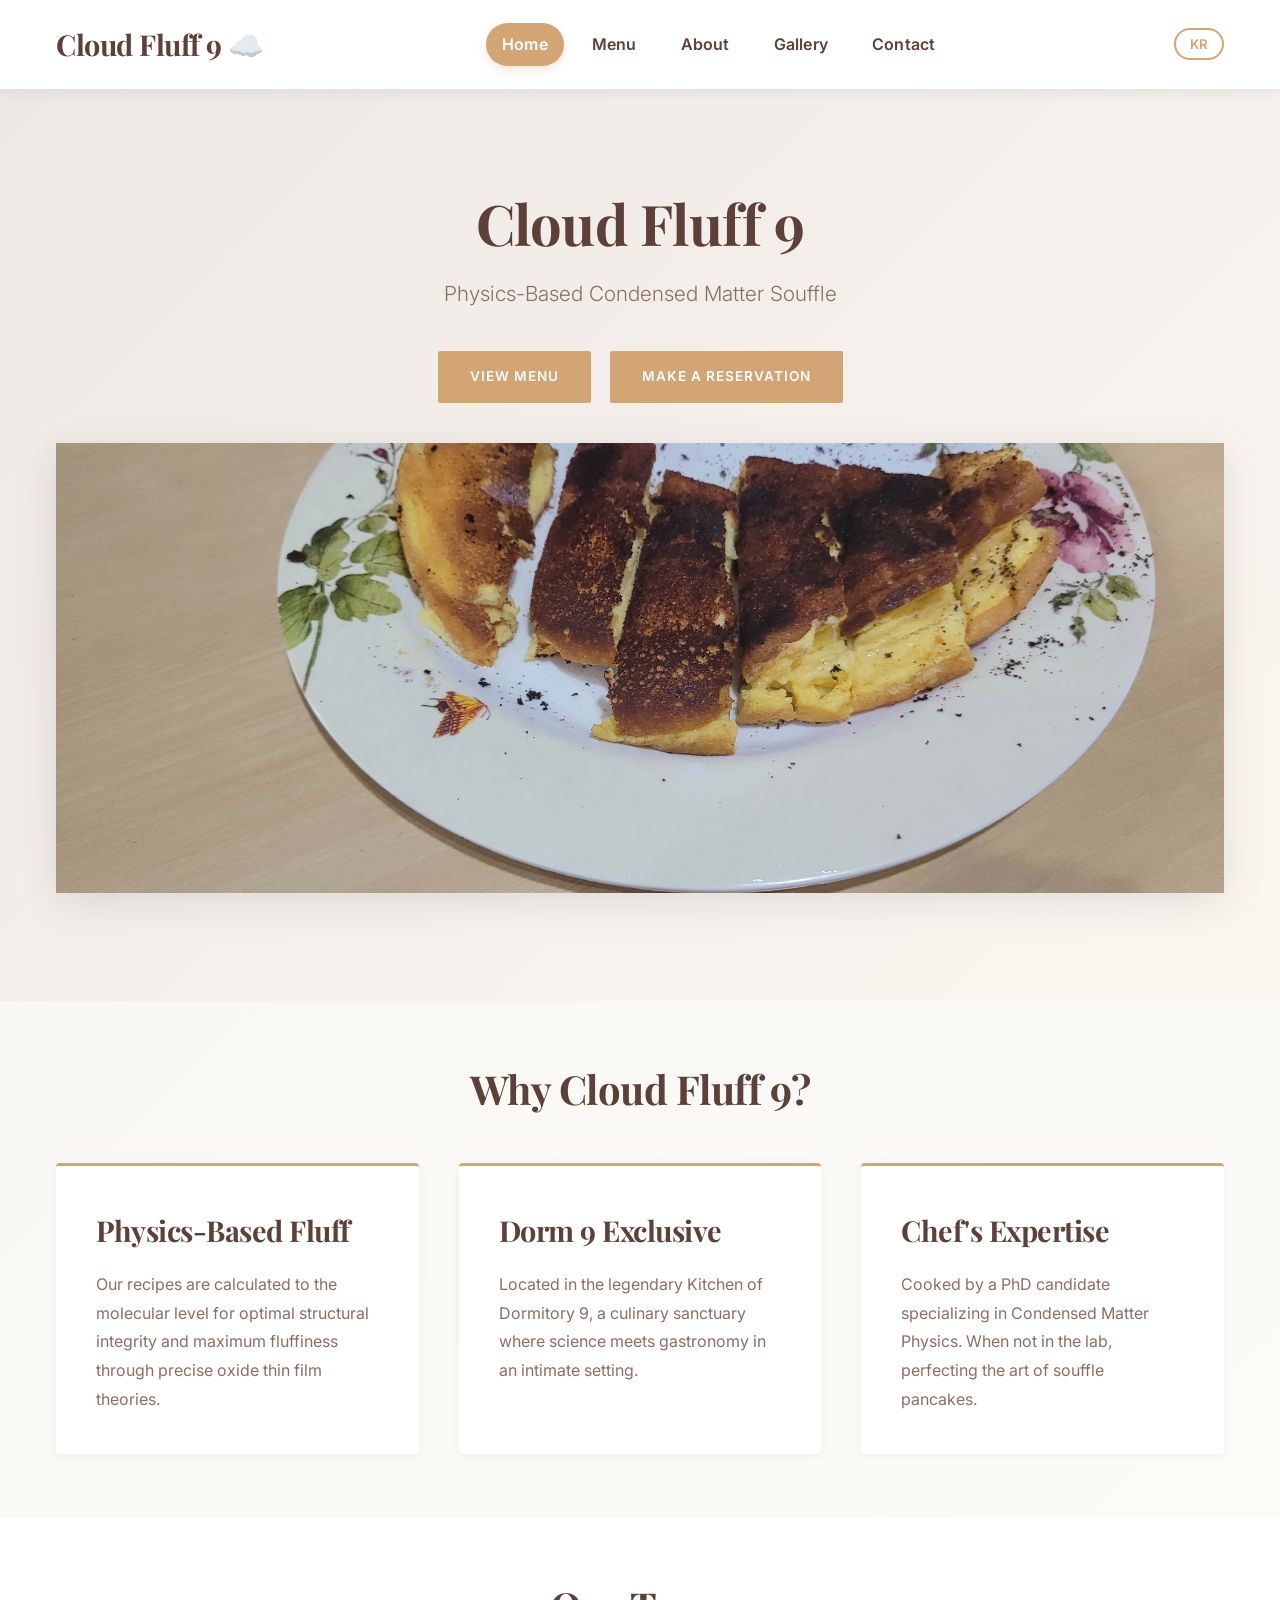
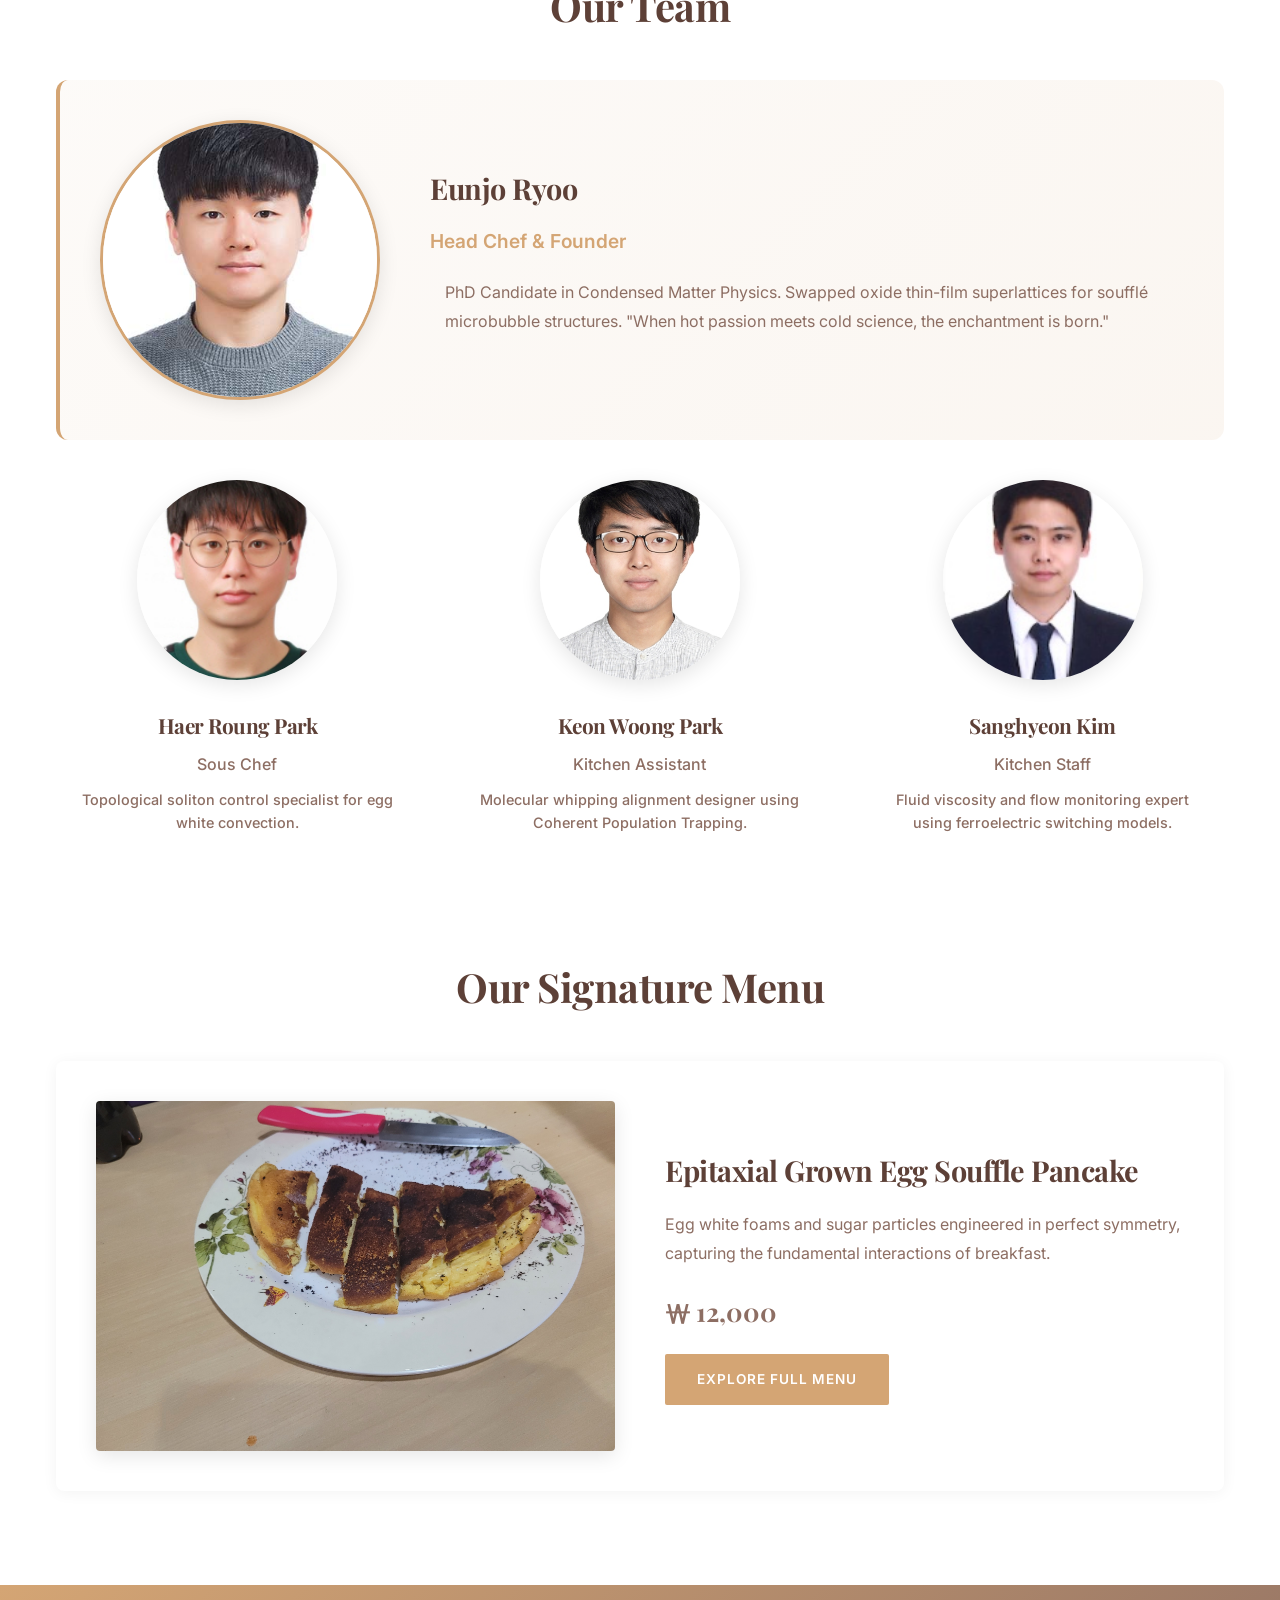
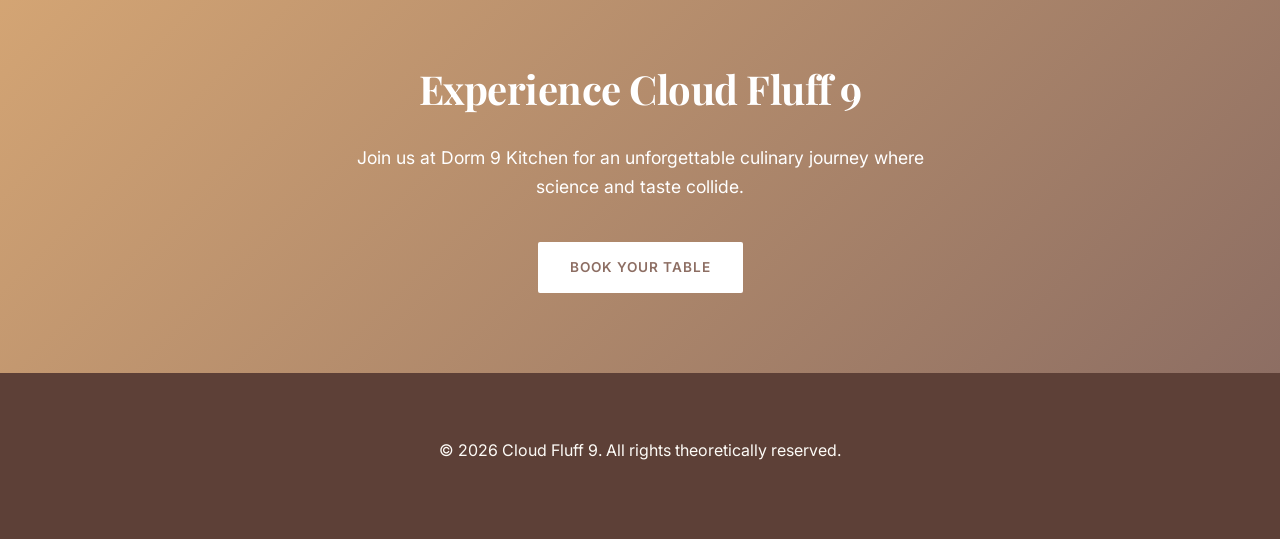
==== index.html @ 2ed3b402 "init" ====
<!DOCTYPE html>
<html lang="ko">

<head>
    <meta charset="UTF-8">
    <meta name="viewport" content="width=device-width, initial-scale=1.0">
    <title>Cloud Fluff 9 - Condensed Matter Souffle</title>
    <link rel="icon" type="image/png" href="assets/icons/favicon.png?v=1">
    <link rel="icon"
        href="data:image/svg+xml,<svg xmlns=%22http://www.w3.org/2000/svg%22 viewBox=%220 0 100 100%22><text y=%22.9em%22 font-size=%2290%22>🥞</text></svg>">
    <link rel="preconnect" href="https://fonts.googleapis.com">
    <link rel="preconnect" href="https://fonts.gstatic.com" crossorigin>
    <link
        href="https://fonts.googleapis.com/css2?family=Inter:wght@300;400;500;600&family=Playfair+Display:wght@700;800&display=swap"
        rel="stylesheet">
    <link rel="stylesheet" href="css/style.css">
</head>

<body>
    <header>
        <div class="container nav-container">
            <a href="index.html" class="logo">Cloud Fluff 9 ☁️</a>
            <nav>
                <button class="mobile-menu-btn" aria-label="Menu">☰</button>
                <ul class="nav-links">
                    <li><a href="index.html">Home</a></li>
                    <li><a href="menu.html">Menu</a></li>
                    <li><a href="about.html">About</a></li>
                    <li><a href="gallery.html">Gallery</a></li>
                    <li><a href="contact.html">Contact</a></li>
                </ul>
            </nav>
            <button class="lang-toggle" id="langToggle">EN</button>
        </div>
    </header>

    <main>
        <!-- Hero Section -->
        <section class="hero section">
            <div class="container">
                <div class="hero-content">
                    <h1 data-i18n="hero-title">Cloud Fluff 9</h1>
                    <p class="hero-subtitle" data-i18n="hero-subtitle">Physics-Based Condensed Matter Souffle</p>
                    <a href="menu.html" class="btn" data-i18n="hero-cta">View Menu</a>
                    <a href="contact.html" class="btn" style="margin-left: 15px;" data-i18n="hero-cta2">Make a Reservation</a>
                </div>
                <img src="imgs/20260116_175040.jpg" alt="Cloud Fluff 9 Signature Souffle" class="hero-image">
            </div>
        </section>

        <!-- Intro Section -->
        <section class="intro section">
            <div class="container">
                <h2 data-i18n="intro-title">Why Cloud Fluff 9?</h2>
                <div class="intro-grid">
                    <div class="intro-card">
                        <h3 data-i18n="intro-1-title">Physics-Based Fluff</h3>
                        <p data-i18n="intro-1-desc">Our recipes are calculated to the molecular level for optimal structural integrity and 
                        maximum fluffiness through precise oxide thin film theories.</p>
                    </div>
                    <div class="intro-card">
                        <h3 data-i18n="intro-2-title">Dorm 9 Exclusive</h3>
                        <p data-i18n="intro-2-desc">Located in the legendary Kitchen of Dormitory 9, a culinary sanctuary where science 
                        meets gastronomy in an intimate setting.</p>
                    </div>
                    <div class="intro-card">
                        <h3 data-i18n="intro-3-title">Chef's Expertise</h3>
                        <p data-i18n="intro-3-desc">Cooked by a PhD candidate specializing in Condensed Matter Physics. When not in the lab, 
                        perfecting the art of souffle pancakes.</p>
                    </div>
                </div>
            </div>
        </section>

        <!-- Team Section -->
        <section class="team section">
            <div class="container">
                <h2 data-i18n="team-title">Our Team</h2>
                <div class="team-grid">
                    <div class="team-member">
                        <img src="assets/person/chief.jpg" alt="Chef" class="team-member-image">
                        <div>
                            <h3 data-i18n="team-chief">Chef 'Doctor' Lee</h3>
                            <p data-i18n="team-chief-desc">Head Chef & Founder</p>
                            <p class="team-member-bio" data-i18n="team-chief-bio">소울의 물리학 박사에서 출발한 색다른 접근. 뜨거운 열정과 차가운 과학이 만나 Cloud Fluff 9의 마법을 만듭니다.</p>
                        </div>
                    </div>
                    <div class="team-member">
                        <img src="assets/person/assi1.jpg" alt="Assistant 1" class="team-member-image">
                        <h3 data-i18n="team-assi1">Assistant 1</h3>
                        <p data-i18n="team-assi1-desc">Sous Chef</p>
                        <p class="team-member-bio" data-i18n="team-assi1-bio">위상 솔리톤 제어를 통한 계란 거품 대류 통제 전문가.</p>
                    </div>
                    <div class="team-member">
                        <img src="assets/person/assi2.jpg" alt="Assistant 2" class="team-member-image">
                        <h3 data-i18n="team-assi2">Assistant 2</h3>
                        <p data-i18n="team-assi2-desc">Kitchen Assistant</p>
                        <p class="team-member-bio" data-i18n="team-assi2-bio">결맞음 포획 상태를 활용한 분자 수준의 휘핑 정렬 담당.</p>
                    </div>
                    <div class="team-member">
                        <img src="assets/person/assi3.jpg" alt="Assistant 3" class="team-member-image">
                        <h3 data-i18n="team-assi3">Assistant 3</h3>
                        <p data-i18n="team-assi3-desc">Kitchen Staff</p>
                        <p class="team-member-bio" data-i18n="team-assi3-bio">강유전체 스위칭 이론을 응용한 반죽 점도 유동성 모니터링 담당.</p>
                    </div>
                </div>
            </div>
        </section>

        <!-- Menu Preview Section -->
        <section class="menu-section section">
            <div class="container">
                <h2 style="text-align: center; margin-bottom: 50px;" data-i18n="menu-section-title">Our Signature Menu</h2>
                
                <div class="menu-item-container">
                    <img src="imgs/20260116_175040.jpg" alt="Standard Model Souffle" class="menu-item-image">
                    <div class="menu-item-info">
                        <h3 data-i18n="menu-item-title">The Standard Model Souffle</h3>
                        <p data-i18n="menu-item-desc">A perfectly symmetric composition of egg whites and sugar, scientifically engineered to achieve 
                        maximum cloud-like texture. Each pancake is a marvel of thermodynamics.</p>
                        <p class="menu-item-price">₩ 12,000</p>
                        <a href="menu.html" class="btn" data-i18n="menu-explore">Explore Full Menu</a>
                    </div>
                </div>
            </div>
        </section>

        <!-- CTA Section -->
        <section class="section" style="background: linear-gradient(135deg, #D4A574 0%, #8D6E63 100%); color: white; padding: 80px 0;">
            <div class="container" style="text-align: center;">
                <h2 style="color: white; margin-bottom: 30px;" data-i18n="experience-title">Experience Cloud Fluff 9</h2>
                <p style="font-size: 1.1rem; margin-bottom: 40px; max-width: 600px; margin-left: auto; margin-right: auto;" data-i18n="experience-subtitle">
                    Join us at Dorm 9 Kitchen for an unforgettable culinary journey where science and taste collide.
                </p>
                <a href="contact.html" class="btn" style="background-color: white; color: #8D6E63;" data-i18n="book-table">Book Your Table</a>
            </div>
        </section>
    </main>

    <footer id="global-footer">
        <p>&copy; 2026 Cloud Fluff 9. All rights reserved.</p>
        <p><a href="contact.html">Contact Us</a> | <a href="about.html">About</a> | <a href="menu.html">Menu</a></p>
    </footer>

    <script src="js/data.js"></script>
    <script src="js/main.js"></script>
</body>

</html>
---- css/style.css ----
:root {
    /* Color Palette - 더 세련되고 고급스러운 톤 */
    --color-cream: #FDFBF7;
    --color-beige: #F5E6CA;
    --color-brown: #8D6E63;
    --color-dark-brown: #5D4037;
    --color-accent: #D4A574; /* 골드 톤 */
    --color-text: #4E342E;
    --color-light-gray: #F9F7F4;
    --color-border: #E8D7C3;
    
    /* Typography */
    --font-heading: 'Playfair Display', serif;
    --font-body: 'Inter', sans-serif;
    
    /* Spacing */
    --spacing-sm: 8px;
    --spacing-md: 16px;
    --spacing-lg: 32px;
    --spacing-xl: 64px;
    
    /* Transitions */
    --transition: all 0.3s cubic-bezier(0.4, 0, 0.2, 1);
}

* {
    box-sizing: border-box;
    margin: 0;
    padding: 0;
}

html {
    scroll-behavior: smooth;
}

body {
    background-color: var(--color-cream);
    color: var(--color-text);
    font-family: var(--font-body);
    line-height: 1.7;
    overflow-x: hidden;
}

h1, h2, h3, h4, h5, h6 {
    font-family: var(--font-heading);
    color: var(--color-dark-brown);
    font-weight: 700;
    letter-spacing: -0.5px;
}

h1 {
    font-size: 3.5rem;
    line-height: 1.2;
}

h2 {
    font-size: 2.5rem;
    line-height: 1.2;
    margin-bottom: 20px;
}

h3 {
    font-size: 1.8rem;
}

a {
    text-decoration: none;
    color: inherit;
    transition: var(--transition);
}

ul {
    list-style: none;
}

/* Layout Utilities */
.container {
    max-width: 1200px;
    margin: 0 auto;
    padding: 0 var(--spacing-md);
}

.section {
    padding: var(--spacing-xl) 0;
}

/* Header & Nav */
header {
    background-color: rgba(255, 255, 255, 0.95);
    padding: 20px 0;
    position: sticky;
    top: 0;
    z-index: 100;
    box-shadow: 0 2px 15px rgba(0, 0, 0, 0.08);
    backdrop-filter: blur(10px);
}

.nav-container {
    display: flex;
    justify-content: space-between;
    align-items: center;
    gap: var(--spacing-lg);
}

.logo {
    font-family: var(--font-heading);
    font-size: 1.8rem;
    font-weight: bold;
    color: var(--color-dark-brown);
    letter-spacing: -0.5px;
    white-space: nowrap;
}

.logo:hover {
    color: var(--color-accent);
}

nav {
    flex: 1;
}

.nav-links {
    display: flex;
    gap: 12px;
    justify-content: center;
}

.nav-links a {
    font-weight: 600;
    color: var(--color-dark-brown);
    padding: 8px 16px;
    border-radius: 30px;
    transition: all 0.3s cubic-bezier(0.25, 0.8, 0.25, 1);
    display: inline-block;
    letter-spacing: 0.2px;
}

.nav-links a:hover {
    background-color: rgba(212, 165, 116, 0.12); /* Soft warm gold tint */
    color: var(--color-accent);
    transform: translateY(-1px);
}

.nav-links a:active {
    transform: translateY(0);
}

.nav-links a.active {
    background-color: var(--color-accent);
    color: white !important;
    box-shadow: 0 4px 10px rgba(212, 165, 116, 0.25);
}

/* Language Toggle */
.lang-toggle {
    background: none;
    border: 2px solid var(--color-accent);
    color: var(--color-accent);
    padding: 6px 14px;
    border-radius: 25px;
    cursor: pointer;
    font-family: var(--font-body);
    font-weight: 600;
    transition: var(--transition);
}

.lang-toggle:hover {
    background-color: var(--color-accent);
    color: white;
    transform: scale(1.05);
}

/* Buttons */
.btn {
    display: inline-block;
    padding: 14px 32px;
    background-color: var(--color-accent);
    color: white;
    border: none;
    border-radius: 2px;
    font-weight: 600;
    font-size: 1rem;
    cursor: pointer;
    transition: var(--transition);
    letter-spacing: 1px;
    text-transform: uppercase;
    font-size: 0.85rem;
}

.btn:hover {
    background-color: var(--color-dark-brown);
    transform: translateY(-2px);
    box-shadow: 0 5px 15px rgba(0, 0, 0, 0.15);
}

/* Mobile Menu */
.mobile-menu-btn {
    display: none;
    background: none;
    border: none;
    font-size: 1.5rem;
    cursor: pointer;
    color: var(--color-dark-brown);
}

@media (max-width: 768px) {
    h1 {
        font-size: 2.5rem;
    }

    h2 {
        font-size: 2rem;
    }

    .nav-links {
        display: none;
        flex-direction: column;
        position: absolute;
        top: 100%;
        left: 0;
        width: 100%;
        background-color: white;
        padding: var(--spacing-md);
        text-align: center;
        gap: var(--spacing-md);
    }

    .nav-links.active {
        display: flex;
    }

    .mobile-menu-btn {
        display: block;
    }
}

/* Hero Section */
.hero {
    position: relative;
    padding: 100px 0;
    overflow: hidden;
}

.hero::before {
    content: '';
    position: absolute;
    top: 0;
    left: 0;
    right: 0;
    bottom: 0;
    background: linear-gradient(135deg, rgba(93, 64, 55, 0.1) 0%, rgba(212, 165, 116, 0.05) 100%);
    z-index: 1;
}

.hero .container {
    position: relative;
    z-index: 2;
}

.hero-content {
    text-align: center;
    animation: fadeInUp 0.8s ease-out;
}

.hero-content h1 {
    margin-bottom: 20px;
    font-size: 3.5rem;
}

.hero-subtitle {
    font-size: 1.3rem;
    color: var(--color-brown);
    margin-bottom: 40px;
    font-weight: 300;
}

.hero-image {
    width: 100%;
    height: 450px;
    object-fit: cover;
    margin-top: 40px;
    animation: fadeIn 1s ease-out;
    box-shadow: 0 10px 40px rgba(0, 0, 0, 0.1);
}

/* Animations */
@keyframes fadeInUp {
    from {
        opacity: 0;
        transform: translateY(30px);
    }
    to {
        opacity: 1;
        transform: translateY(0);
    }
}

@keyframes fadeIn {
    from {
        opacity: 0;
    }
    to {
        opacity: 1;
    }
}

@keyframes slideInLeft {
    from {
        opacity: 0;
        transform: translateX(-50px);
    }
    to {
        opacity: 1;
        transform: translateX(0);
    }
}

@keyframes slideInRight {
    from {
        opacity: 0;
        transform: translateX(50px);
    }
    to {
        opacity: 1;
        transform: translateX(0);
    }
}

/* Intro/About Section */
.intro {
    background: linear-gradient(135deg, var(--color-light-gray) 0%, var(--color-cream) 100%);
}

.intro h2 {
    text-align: center;
    margin-bottom: 50px;
}

.intro-grid {
    display: grid;
    grid-template-columns: repeat(auto-fit, minmax(280px, 1fr));
    gap: 40px;
    margin-top: 40px;
}

.intro-card {
    padding: 40px;
    background: white;
    border-radius: 4px;
    box-shadow: 0 2px 10px rgba(0, 0, 0, 0.05);
    transition: var(--transition);
    animation: fadeInUp 0.8s ease-out backwards;
    border-top: 3px solid var(--color-accent);
}

.intro-card:nth-child(1) {
    animation-delay: 0.1s;
}

.intro-card:nth-child(2) {
    animation-delay: 0.2s;
}

.intro-card:nth-child(3) {
    animation-delay: 0.3s;
}

.intro-card:hover {
    transform: translateY(-5px);
    box-shadow: 0 10px 30px rgba(0, 0, 0, 0.1);
}

.intro-card h3 {
    margin-bottom: 15px;
    color: var(--color-dark-brown);
}

.intro-card p {
    color: var(--color-brown);
    line-height: 1.8;
}

/* Team Section */
/* Team Section */
.team {
    background: white;
}

.team h2 {
    text-align: center;
    margin-bottom: 50px;
}

.team-grid {
    display: grid;
    grid-template-columns: repeat(3, 1fr);
    gap: 40px;
    align-items: start;
}

.team-member {
    text-align: center;
    animation: fadeInUp 0.8s ease-out backwards;
}

.team-member:nth-child(1) {
    animation-delay: 0.1s;
}

.team-member:nth-child(2) {
    animation-delay: 0.2s;
}

.team-member:nth-child(3) {
    animation-delay: 0.3s;
}

.team-member:nth-child(4) {
    animation-delay: 0.4s;
}

.team-member-image {
    width: 200px;
    height: 200px;
    border-radius: 50%;
    object-fit: cover;
    margin: 0 auto 20px;
    box-shadow: 0 5px 20px rgba(0, 0, 0, 0.1);
    transition: var(--transition);
}

.team-member:hover .team-member-image {
    transform: scale(1.05);
    box-shadow: 0 10px 30px rgba(0, 0, 0, 0.15);
}

/* ========================================================
   👑 수석 셰프 (첫 번째 아이템) 특별 강조 스타일
======================================================== */
.team-member:first-child {
    grid-column: 1 / -1;
    display: grid;
    grid-template-columns: auto 1fr;
    align-items: center;
    gap: 50px;
    text-align: left;
    background: linear-gradient(135deg, rgba(212, 165, 116, 0.05) 0%, rgba(212, 165, 116, 0.1) 100%);
    padding: 40px;
    border-radius: 12px;
    border-left: 4px solid var(--color-accent);
}

.team-member:first-child .team-member-image {
    width: 280px;  
    height: 280px; 
    border: 3px solid var(--color-accent);
    margin: 0;
}

.team-member:first-child h3 {
    font-size: 1.8rem; 
    font-weight: 700;
    margin-bottom: 12px;
}

.team-member:first-child p {
    font-size: 1.2rem; 
    margin-bottom: 20px;
    font-weight: 600;
    color: var(--color-accent);
}

.team-member:first-child .team-member-bio {
    font-size: 1rem;
    line-height: 1.8;
    color: var(--color-brown);
    font-weight: 400;
}

/* 수석 셰프 이미지 호버 시에는 이미 커진 상태에서 더 부드럽게 반응하도록 설정 */
.team-member:first-child:hover .team-member-image {
    transform: scale(1.03); 
}
/* ======================================================== */

.team-member h3 {
    margin-bottom: 8px;
    font-size: 1.3rem;
}

.team-member p {
    color: var(--color-brown);
    font-weight: 500;
}

.team-member-bio {
    font-size: 0.9rem;
    line-height: 1.6;
    color: var(--color-brown);
    font-weight: 400;
    margin-top: 10px;
    padding: 0 15px;
}

/* Menu Section */
.menu-section {
    background: white;
}

.menu-item-container {
    display: grid;
    grid-template-columns: 1fr 1fr;
    gap: 50px;
    align-items: center;
    padding: 40px;
    background: white;
    border-radius: 8px;
    box-shadow: 0 2px 15px rgba(0, 0, 0, 0.05);
    transition: var(--transition);
    margin-bottom: 30px;
}

.menu-item-container:hover {
    box-shadow: 0 10px 30px rgba(0, 0, 0, 0.1);
}

.menu-item-image {
    width: 100%;
    height: 350px;
    object-fit: cover;
    border-radius: 4px;
    box-shadow: 0 5px 20px rgba(0, 0, 0, 0.1);
}

.menu-item-info h3 {
    font-size: 1.8rem;
    margin-bottom: 15px;
}

.menu-item-info p {
    color: var(--color-brown);
    margin-bottom: 20px;
    line-height: 1.8;
}

.menu-item-price {
    font-family: var(--font-heading);
    font-size: 1.6rem;
    font-weight: bold;
    color: var(--color-accent);
}

@media (max-width: 768px) {
    .menu-item-container {
        grid-template-columns: 1fr;
    }

    .menu-item-image {
        height: 250px;
    }
}

/* Footer */
footer {
    background-color: var(--color-dark-brown);
    color: var(--color-cream);
    text-align: center;
    padding: var(--spacing-lg) 0;
    margin-top: auto;
}

footer p {
    margin-bottom: 10px;
}

footer a {
    color: var(--color-accent);
    font-weight: 600;
}

footer a:hover {
    opacity: 0.8;
}
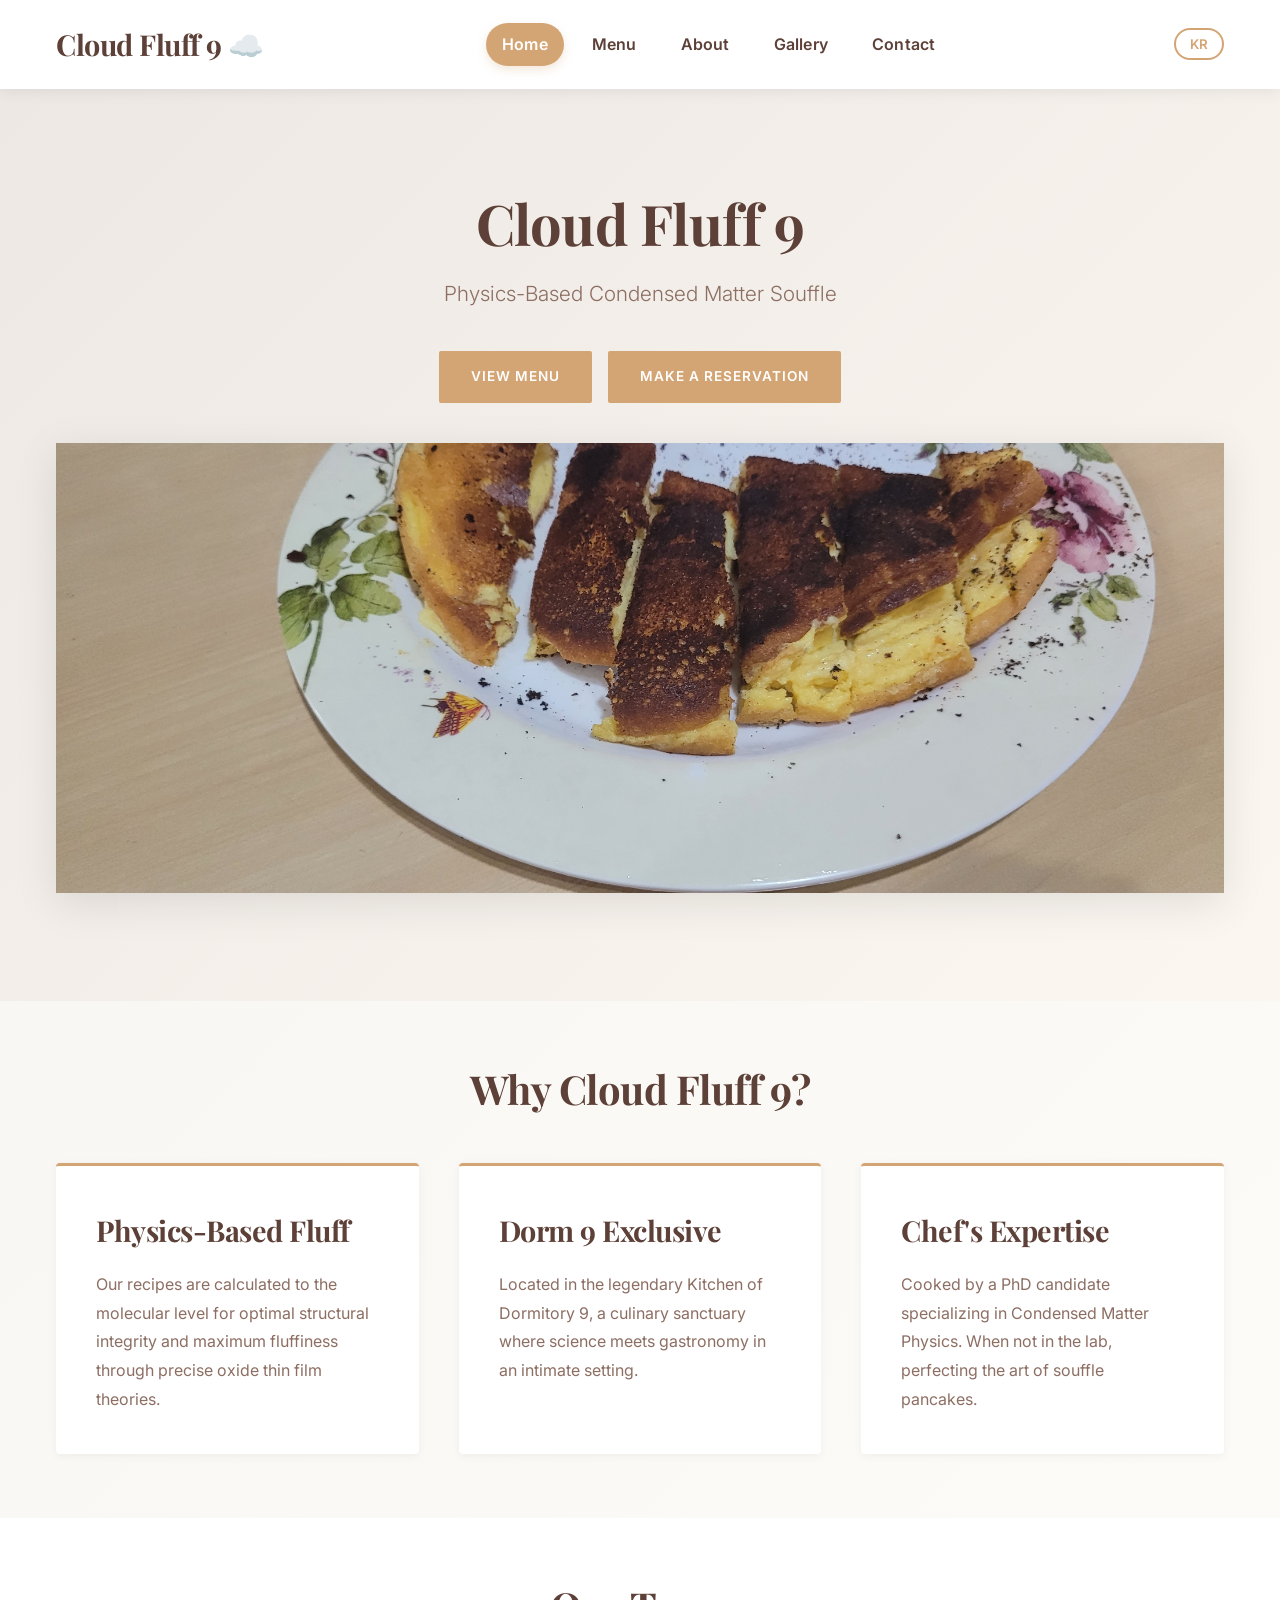
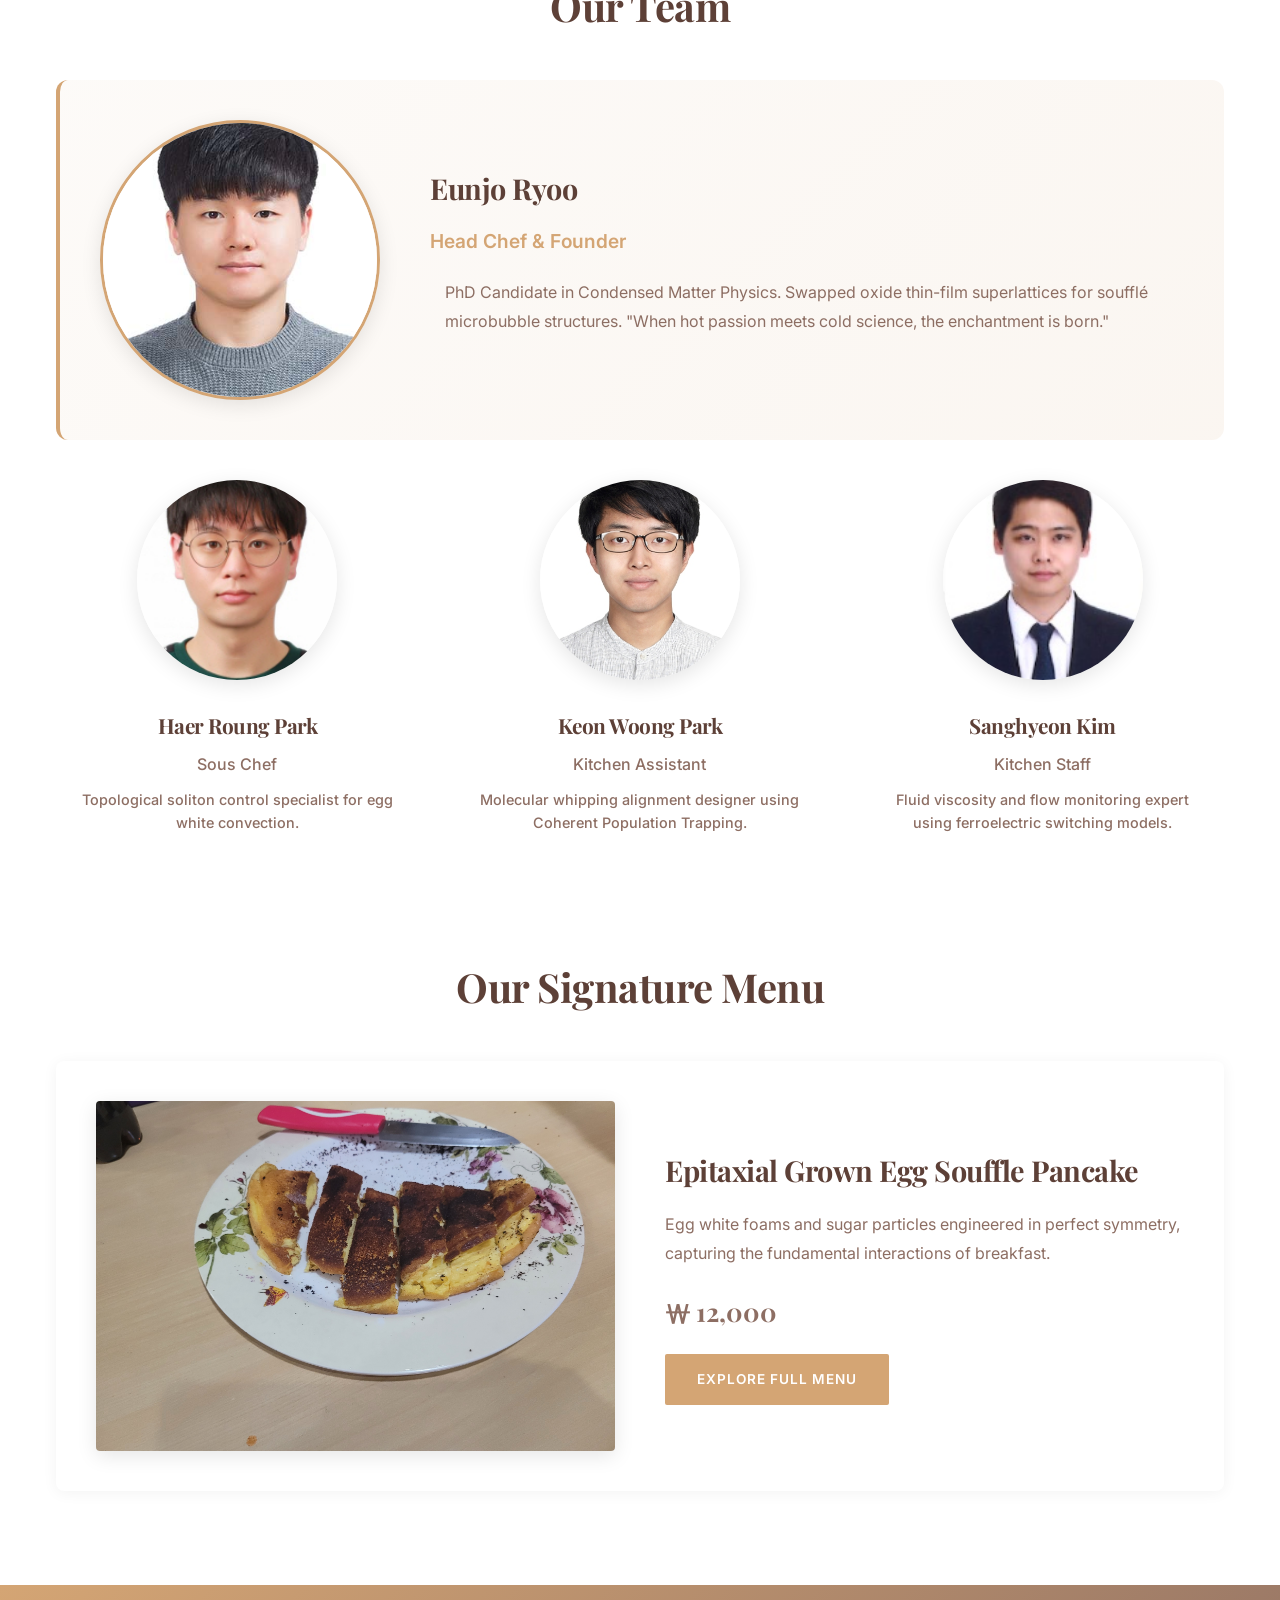
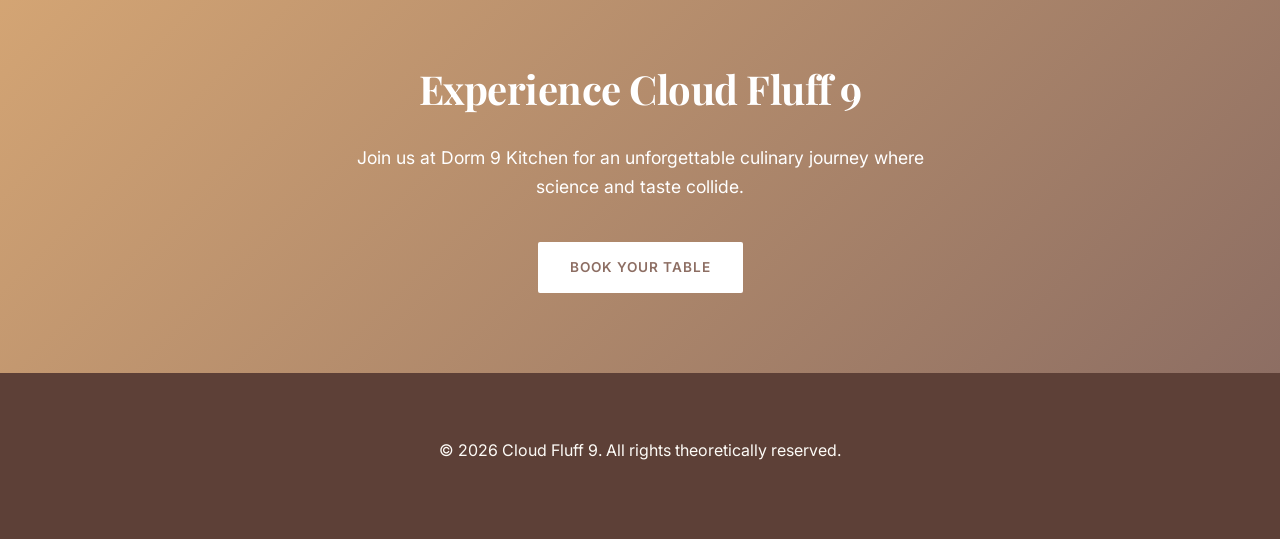
==== commit 9dad4d4d: "style: overhaul mobile responsiveness, clean inline grids, add animated hamburger and SEO tags" ====
--- a/index.html
+++ b/index.html
@@ -4,6 +4,7 @@
 <head>
     <meta charset="UTF-8">
     <meta name="viewport" content="width=device-width, initial-scale=1.0">
+    <meta name="description" content="Experience physics-based condensed matter souffles at Cloud Fluff 9. Crafted with molecular precision by a PhD physics candidate in Dormitory 9.">
     <title>Cloud Fluff 9 - Condensed Matter Souffle</title>
     <link rel="icon" type="image/png" href="assets/icons/favicon.png?v=1">
     <link rel="icon"
@@ -21,7 +22,11 @@
         <div class="container nav-container">
             <a href="index.html" class="logo">Cloud Fluff 9 ☁️</a>
             <nav>
-                <button class="mobile-menu-btn" aria-label="Menu">☰</button>
+                <button class="mobile-menu-btn" aria-label="Menu">
+                    <span></span>
+                    <span></span>
+                    <span></span>
+                </button>
                 <ul class="nav-links">
                     <li><a href="index.html">Home</a></li>
                     <li><a href="menu.html">Menu</a></li>
@@ -41,8 +46,10 @@
                 <div class="hero-content">
                     <h1 data-i18n="hero-title">Cloud Fluff 9</h1>
                     <p class="hero-subtitle" data-i18n="hero-subtitle">Physics-Based Condensed Matter Souffle</p>
-                    <a href="menu.html" class="btn" data-i18n="hero-cta">View Menu</a>
-                    <a href="contact.html" class="btn" style="margin-left: 15px;" data-i18n="hero-cta2">Make a Reservation</a>
+                    <div class="hero-buttons">
+                        <a href="menu.html" class="btn" data-i18n="hero-cta">View Menu</a>
+                        <a href="contact.html" class="btn" data-i18n="hero-cta2">Make a Reservation</a>
+                    </div>
                 </div>
                 <img src="imgs/20260116_175040.jpg" alt="Cloud Fluff 9 Signature Souffle" class="hero-image">
             </div>
--- a/css/style.css
+++ b/css/style.css
@@ -193,40 +193,116 @@
     box-shadow: 0 5px 15px rgba(0, 0, 0, 0.15);
 }
 
-/* Mobile Menu */
+/* Mobile Menu Button - Sleek Animated Hamburger */
 .mobile-menu-btn {
     display: none;
     background: none;
     border: none;
-    font-size: 1.5rem;
     cursor: pointer;
-    color: var(--color-dark-brown);
+    position: relative;
+    width: 24px;
+    height: 18px;
+    padding: 0;
+    z-index: 110;
+}
+
+.mobile-menu-btn span {
+    display: block;
+    position: absolute;
+    height: 2.5px;
+    width: 100%;
+    background: var(--color-dark-brown);
+    border-radius: 4px;
+    opacity: 1;
+    left: 0;
+    transform: rotate(0deg);
+    transition: all 0.25s cubic-bezier(0.4, 0, 0.2, 1);
+}
+
+.mobile-menu-btn span:nth-child(1) {
+    top: 0px;
+}
+
+.mobile-menu-btn span:nth-child(2) {
+    top: 8px;
+}
+
+.mobile-menu-btn span:nth-child(3) {
+    top: 16px;
+}
+
+/* Hamburger morphing into X */
+.mobile-menu-btn.active span:nth-child(1) {
+    top: 8px;
+    transform: rotate(135deg);
+}
+
+.mobile-menu-btn.active span:nth-child(2) {
+    opacity: 0;
+    left: -40px;
+}
+
+.mobile-menu-btn.active span:nth-child(3) {
+    top: 8px;
+    transform: rotate(-135deg);
 }
 
 @media (max-width: 768px) {
     h1 {
-        font-size: 2.5rem;
+        font-size: 2.2rem;
     }
 
     h2 {
-        font-size: 2rem;
+        font-size: 1.8rem;
+    }
+
+    .nav-container {
+        gap: var(--spacing-md);
+    }
+    
+    .logo {
+        font-size: 1.4rem;
+        order: 1;
+    }
+    
+    .lang-toggle {
+        order: 2;
+        padding: 5px 12px;
+        font-size: 0.85rem;
+    }
+    
+    nav {
+        order: 3;
+        display: flex;
+        align-items: center;
     }
 
     .nav-links {
-        display: none;
+        display: flex;
         flex-direction: column;
         position: absolute;
         top: 100%;
         left: 0;
         width: 100%;
-        background-color: white;
-        padding: var(--spacing-md);
+        background-color: rgba(255, 255, 255, 0.98);
+        backdrop-filter: blur(20px);
+        padding: var(--spacing-lg) var(--spacing-md);
         text-align: center;
         gap: var(--spacing-md);
+        box-shadow: 0 15px 30px rgba(93, 64, 55, 0.1);
+        border-bottom: 1px solid var(--color-border);
+        opacity: 0;
+        visibility: hidden;
+        transform: translateY(-10px);
+        transition: opacity 0.3s ease, transform 0.3s ease, visibility 0.3s ease;
+        pointer-events: none;
     }
 
     .nav-links.active {
-        display: flex;
+        opacity: 1;
+        visibility: visible;
+        transform: translateY(0);
+        pointer-events: auto;
     }
 
     .mobile-menu-btn {
@@ -550,17 +626,204 @@
     color: var(--color-accent);
 }
 
+/* Desktop Layout Utility Classes */
+.hero-buttons {
+    display: flex;
+    justify-content: center;
+    gap: 16px;
+    margin-top: 30px;
+}
+
+.story-grid {
+    display: grid;
+    grid-template-columns: 1fr 1fr;
+    gap: 50px;
+    align-items: center;
+    margin-bottom: 50px;
+}
+
+.story-card {
+    background: white;
+    padding: 40px;
+    border-radius: 8px;
+    box-shadow: 0 5px 20px rgba(0,0,0,0.1);
+}
+
+.precision-card {
+    background: linear-gradient(135deg, #D4A574 0%, #8D6E63 100%);
+    color: white;
+    padding: 30px;
+    border-radius: 4px;
+    text-align: center;
+}
+
+.philosophy-grid {
+    display: grid;
+    grid-template-columns: repeat(auto-fit, minmax(250px, 1fr));
+    gap: 40px;
+}
+
+.contact-grid {
+    display: grid;
+    grid-template-columns: 1fr 1fr;
+    gap: 50px;
+    align-items: start;
+    margin-bottom: 60px;
+}
+
+#quantum-reservation-box {
+    background: linear-gradient(135deg, var(--color-dark-brown) 0%, #8D6E63 100%);
+    color: white;
+    padding: 50px 40px;
+    border-radius: 12px;
+    text-align: left;
+    box-shadow: 0 10px 30px rgba(0,0,0,0.15);
+    border: 2px solid var(--color-accent);
+}
+
+/* ========================================================
+   📱 Mobile Responsiveness Overrides
+======================================================== */
 @media (max-width: 768px) {
+    /* Hero Section */
+    .hero {
+        padding: 60px 0 40px;
+    }
+    
+    .hero-subtitle {
+        font-size: 1.1rem;
+        margin-bottom: 30px;
+    }
+    
+    .hero-image {
+        height: 280px;
+        margin-top: 30px;
+    }
+
+    .hero-buttons {
+        flex-direction: column;
+        align-items: center;
+        width: 100%;
+        max-width: 300px;
+        margin: 20px auto 0;
+        gap: 12px;
+    }
+
+    .hero-buttons .btn {
+        width: 100%;
+        text-align: center;
+    }
+
+    /* Intro/About Cards */
+    .intro-grid {
+        gap: 20px;
+    }
+
+    .intro-card {
+        padding: 24px;
+    }
+
+    /* Team Grid */
+    .team-grid {
+        grid-template-columns: 1fr;
+        gap: 30px;
+    }
+
+    .team-member:first-child {
+        grid-template-columns: 1fr;
+        text-align: center;
+        padding: 24px;
+        gap: 20px;
+    }
+
+    .team-member:first-child .team-member-image {
+        width: 200px;
+        height: 200px;
+        margin: 0 auto 20px;
+    }
+
+    .team-member:first-child h3 {
+        font-size: 1.5rem;
+    }
+
+    .team-member:first-child p {
+        font-size: 1.05rem;
+    }
+
+    .team-member-image {
+        width: 160px;
+        height: 160px;
+    }
+
+    .team-member-bio {
+        padding: 0 5px;
+    }
+
+    /* Menu Items */
     .menu-item-container {
         grid-template-columns: 1fr;
+        padding: 24px;
+        gap: 24px;
+        margin-bottom: 24px;
     }
 
     .menu-item-image {
         height: 250px;
     }
-}
-
-/* Footer */
+
+    .menu-item-info h3 {
+        font-size: 1.5rem;
+        margin-bottom: 10px;
+    }
+
+    /* Grids & Cards */
+    .story-grid {
+        grid-template-columns: 1fr;
+        gap: 30px;
+        margin-bottom: 30px;
+    }
+
+    .story-card {
+        padding: 24px;
+    }
+
+    .precision-card {
+        padding: 20px;
+    }
+
+    .philosophy-grid {
+        gap: 20px;
+    }
+
+    .contact-grid {
+        grid-template-columns: 1fr;
+        gap: 30px;
+        margin-bottom: 40px;
+    }
+
+    #quantum-reservation-box {
+        padding: 35px 20px;
+    }
+}
+
+/* Extra Small Screens (Phones under 480px) */
+@media (max-width: 480px) {
+    .logo {
+        font-size: 1.25rem;
+    }
+    
+    .lang-toggle {
+        padding: 4px 10px;
+        font-size: 0.8rem;
+    }
+    
+    .btn {
+        padding: 12px 24px;
+        font-size: 0.8rem;
+    }
+}
+
+/* Footer styling */
 footer {
     background-color: var(--color-dark-brown);
     color: var(--color-cream);
